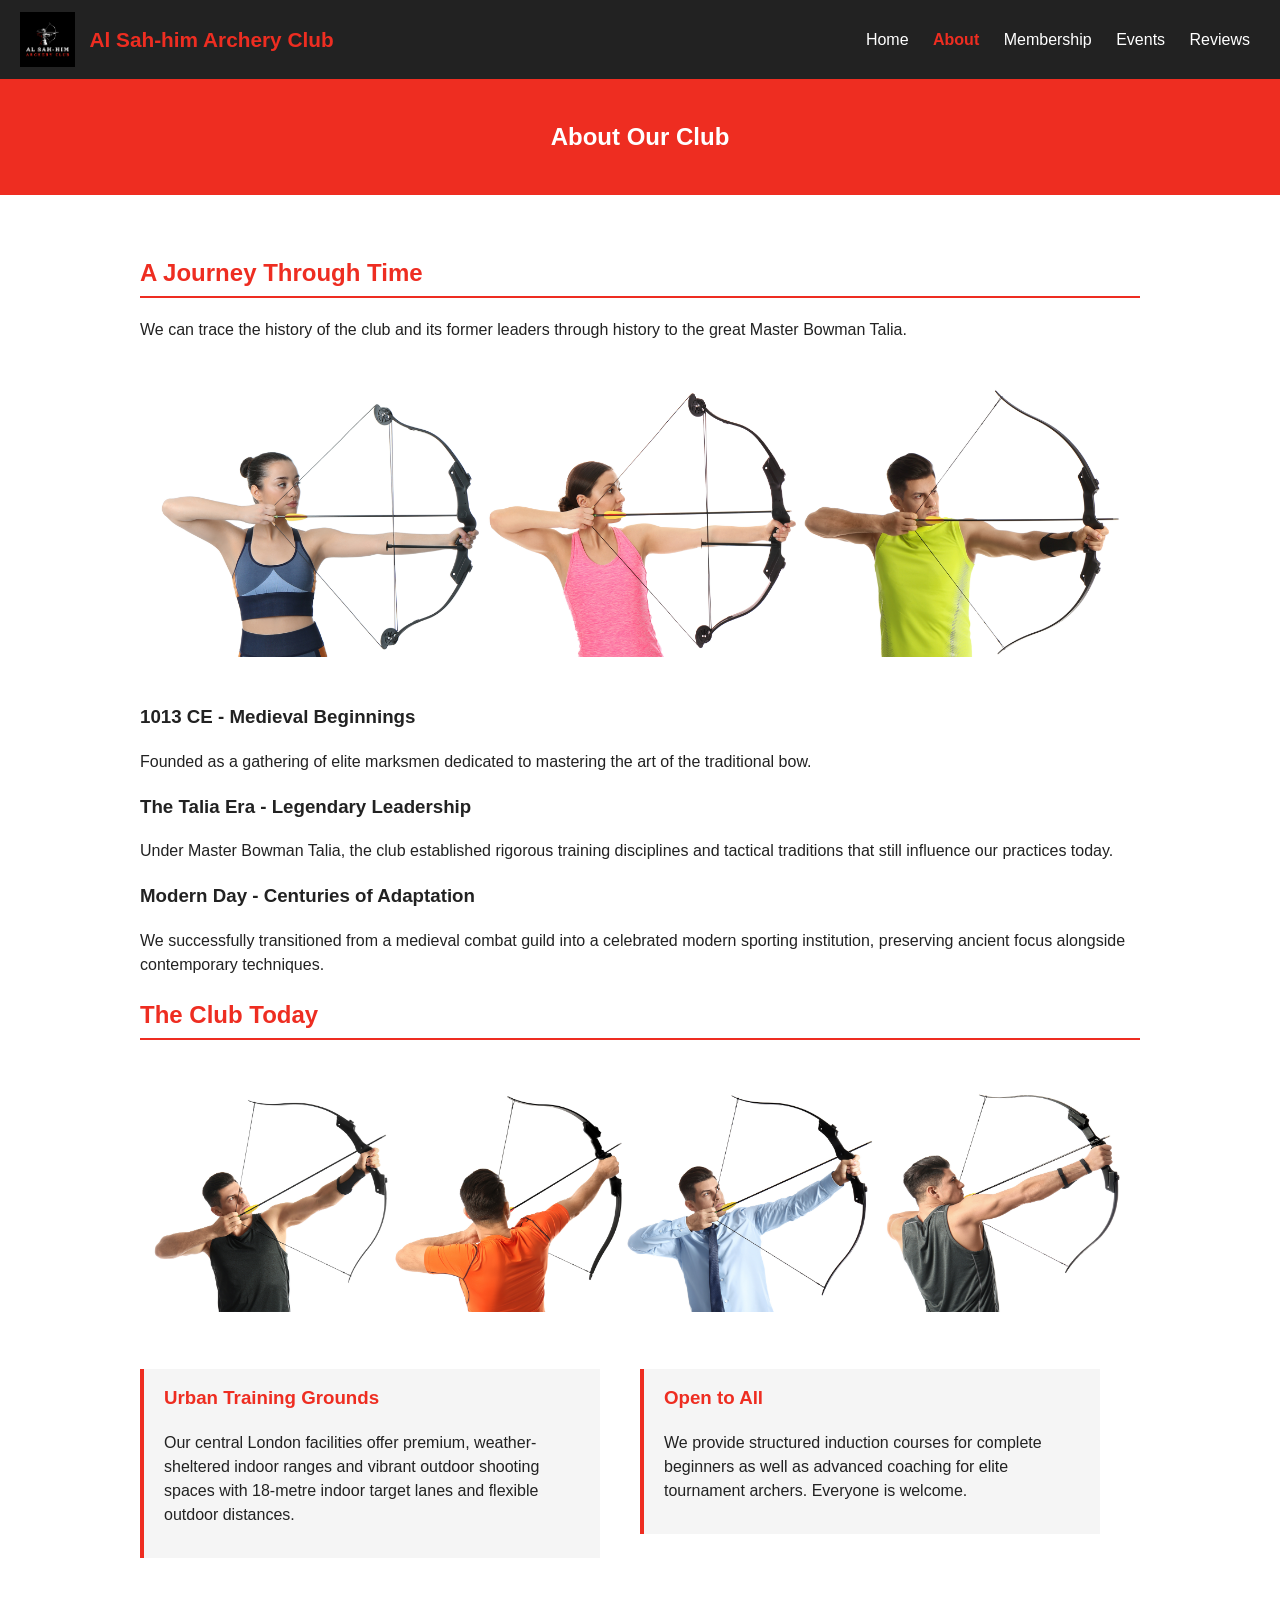
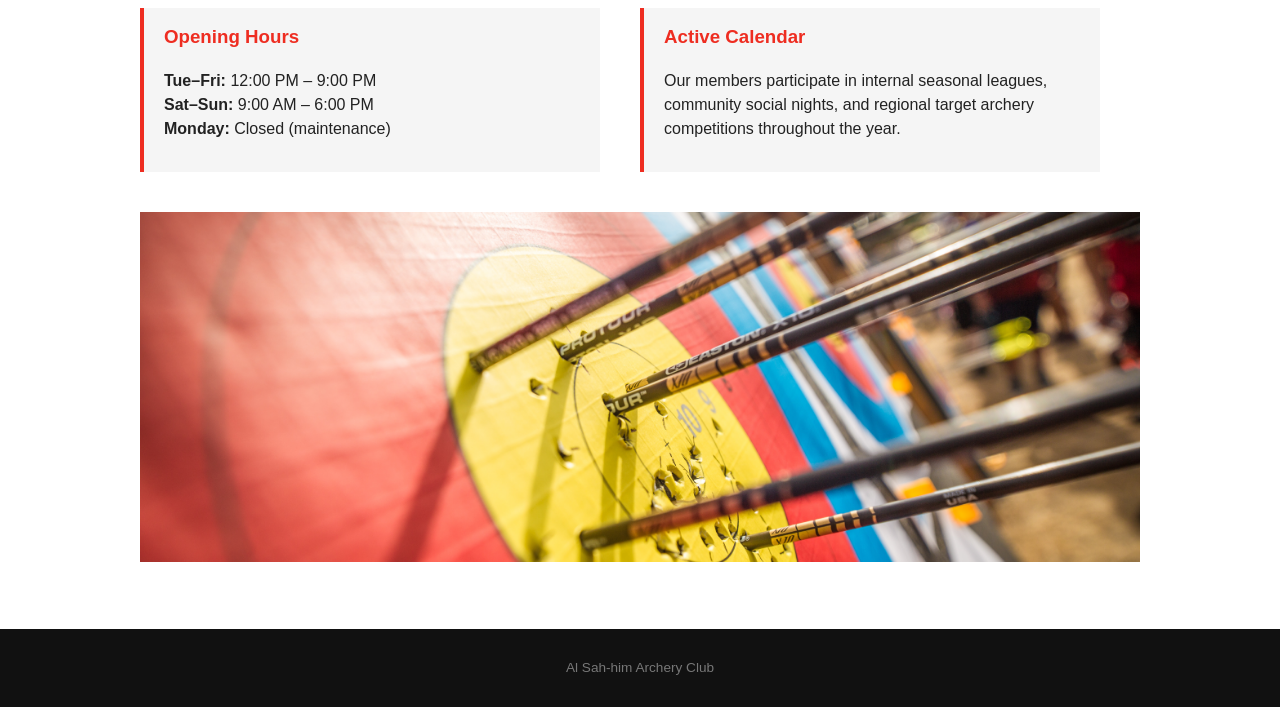
==== about.html @ 508d0f6a "about page" ====
<!DOCTYPE html>
<html lang="en">
<head>
  <meta charset="UTF-8">
  <title>About - Al Sah-him Archery Club</title>
  <link rel="stylesheet" href="css/style.css">
</head>
<body>

<header>
  <div class="header-left">
    <img src="club-logo.png" alt="Club logo">
    <span class="club-title">Al Sah-him Archery Club</span>
  </div>
  <nav>
    <a href="index.html">Home</a>
    <span class="current">About</span>
    <a href="membership.html">Membership</a>
    <a href="events.html">Events</a>
    <a href="reviews.html">Reviews</a>
  </nav>
</header>

<main>

  <section class="banner">
    <h1>About Our Club</h1>
  </section>

  <div class="content">

    <section>
      <h2 class="section-title">A Journey Through Time</h2>
      <p>We can trace the history of the club and its former leaders through history to the great Master Bowman Talia.</p>

      <img class="img-banner" src="images/AdobeStock_421220154.jpeg" alt="Traditional bow and arrows">

      <h3>1013 CE - Medieval Beginnings</h3>
      <p>Founded as a gathering of elite marksmen dedicated to mastering the art of the traditional bow.</p>
      <h3>The Talia Era - Legendary Leadership</h3>
      <p>Under Master Bowman Talia, the club established rigorous training disciplines and tactical traditions that still influence our practices today.</p>
      <h3>Modern Day - Centuries of Adaptation</h3>
      <p>We successfully transitioned from a medieval combat guild into a celebrated modern sporting institution, preserving ancient focus alongside contemporary techniques.</p>
    </section>

    <section>
      <h2 class="section-title">The Club Today</h2>

      <img class="img-banner" src="images/AdobeStock_421220161.jpeg" alt="Indoor archery range">

      <div class="info-row">
        <div class="info-box">
          <h3>Urban Training Grounds</h3>
          <p>Our central London facilities offer premium, weather-sheltered indoor ranges and vibrant outdoor shooting spaces with 18-metre indoor target lanes and flexible outdoor distances.</p>
        </div>

        <div class="info-box">
          <h3>Open to All</h3>
          <p>We provide structured induction courses for complete beginners as well as advanced coaching for elite tournament archers. Everyone is welcome.</p>
        </div>
      </div>

      <div class="info-row">
        <div class="info-box">
          <h3>Opening Hours</h3>
          <p><strong>Tue–Fri:</strong> 12:00 PM – 9:00 PM<br>
          <strong>Sat–Sun:</strong> 9:00 AM – 6:00 PM<br>
          <strong>Monday:</strong> Closed (maintenance)</p>
        </div>

        <div class="info-box">
          <h3>Active Calendar</h3>
          <p>Our members participate in internal seasonal leagues, community social nights, and regional target archery competitions throughout the year.</p>
        </div>
      </div>
    </section>

    <img class="img-banner" src="images/AdobeStock_227590828.jpeg" alt="Archer at outdoor range">

  </div>

</main>

<footer>
  <p>Al Sah-him Archery Club</p>
</footer>

</body>
</html>
---- css/style.css ----
/* Al Sah-him Archery Club */

body {
  font-family: Arial, Helvetica, sans-serif;
  margin: 0;
  color: #222;
  line-height: 1.5;
}

/* header */
header {
  background-color: #222;
  padding: 12px 20px;
  overflow: hidden;
}

.header-left {
  float: left;
}

.header-left img {
  height: 55px;
  vertical-align: middle;
}

.club-title {
  color: #ee2d21;
  font-weight: bold;
  font-size: 1.3em;
  margin-left: 10px;
  vertical-align: middle;
}

nav {
  float: right;
  padding-top: 16px;
}

nav a {
  color: #fff;
  text-decoration: none;
  margin: 0 10px;
}

nav a:hover {
  color: #ee2d21;
}

nav .current {
  color: #ee2d21;
  font-weight: bold;
  margin: 0 10px;
}

/* red banner */
.banner {
  background-color: #ee2d21;
  color: #fff;
  text-align: center;
  padding: 40px 20px;
}

.banner h1 {
  margin: 0;
}

/* main content */
.content {
  max-width: 1000px;
  margin: 0 auto;
  padding: 40px 20px;
}

.content a {
  color: #ee2d21;
}

.section-title {
  color: #ee2d21;
  border-bottom: 2px solid #ee2d21;
  padding-bottom: 5px;
}

.intro {
  text-align: center;
}

.intro p {
  max-width: 650px;
  margin: 0 auto 10px;
}

.features {
  overflow: hidden;
  margin-top: 30px;
}

.feature {
  float: left;
  width: 33.33%;
  padding: 0 15px;
  box-sizing: border-box;
  text-align: center;
}

.feature h3 {
  color: #ee2d21;
}

.btn {
  display: inline-block;
  background-color: #fff;
  color: #ee2d21;
  padding: 10px 25px;
  margin-top: 15px;
  text-decoration: none;
  font-weight: bold;
}

/* cards on home page */
.cards {
  overflow: hidden;
  margin-top: 30px;
}

.card {
  float: left;
  width: 30%;
  margin-right: 3.33%;
  background-color: #f5f5f5;
  border: 1px solid #ddd;
  margin-bottom: 20px;
}

.card:last-child {
  margin-right: 0;
}

.card img {
  width: 100%;
  height: 180px;
  object-fit: cover;
}

.card-text {
  padding: 15px 20px;
}

.card-text h3 {
  color: #ee2d21;
  margin-top: 0;
}

/* contact bar */
.contact-bar {
  background-color: #ee2d21;
  color: #fff;
  padding: 30px 0;
  margin-top: 40px;
}

.contact-inner {
  max-width: 1000px;
  margin: 0 auto;
  overflow: hidden;
  padding: 0 20px;
}

.contact-col {
  float: left;
  width: 33.33%;
  box-sizing: border-box;
  padding: 0 10px;
}

.contact-col h3 {
  margin-top: 0;
}

.contact-col a {
  color: #fff;
}

footer {
  background-color: #111;
  color: #777;
  text-align: center;
  padding: 15px;
  font-size: 0.85em;
}

.img-banner {
  width: 100%;
  max-height: 350px;
  object-fit: cover;
  margin: 20px 0;
}

/* about page */
.info-row {
  overflow: hidden;
  margin-top: 30px;
}

.info-box {
  float: left;
  width: 46%;
  margin-right: 4%;
  background-color: #f5f5f5;
  padding: 15px 20px;
  border-left: 4px solid #ee2d21;
  box-sizing: border-box;
  margin-bottom: 20px;
}

.info-box:nth-child(2n) {
  margin-right: 0;
}

.info-box h3 {
  color: #ee2d21;
  margin-top: 0;
}
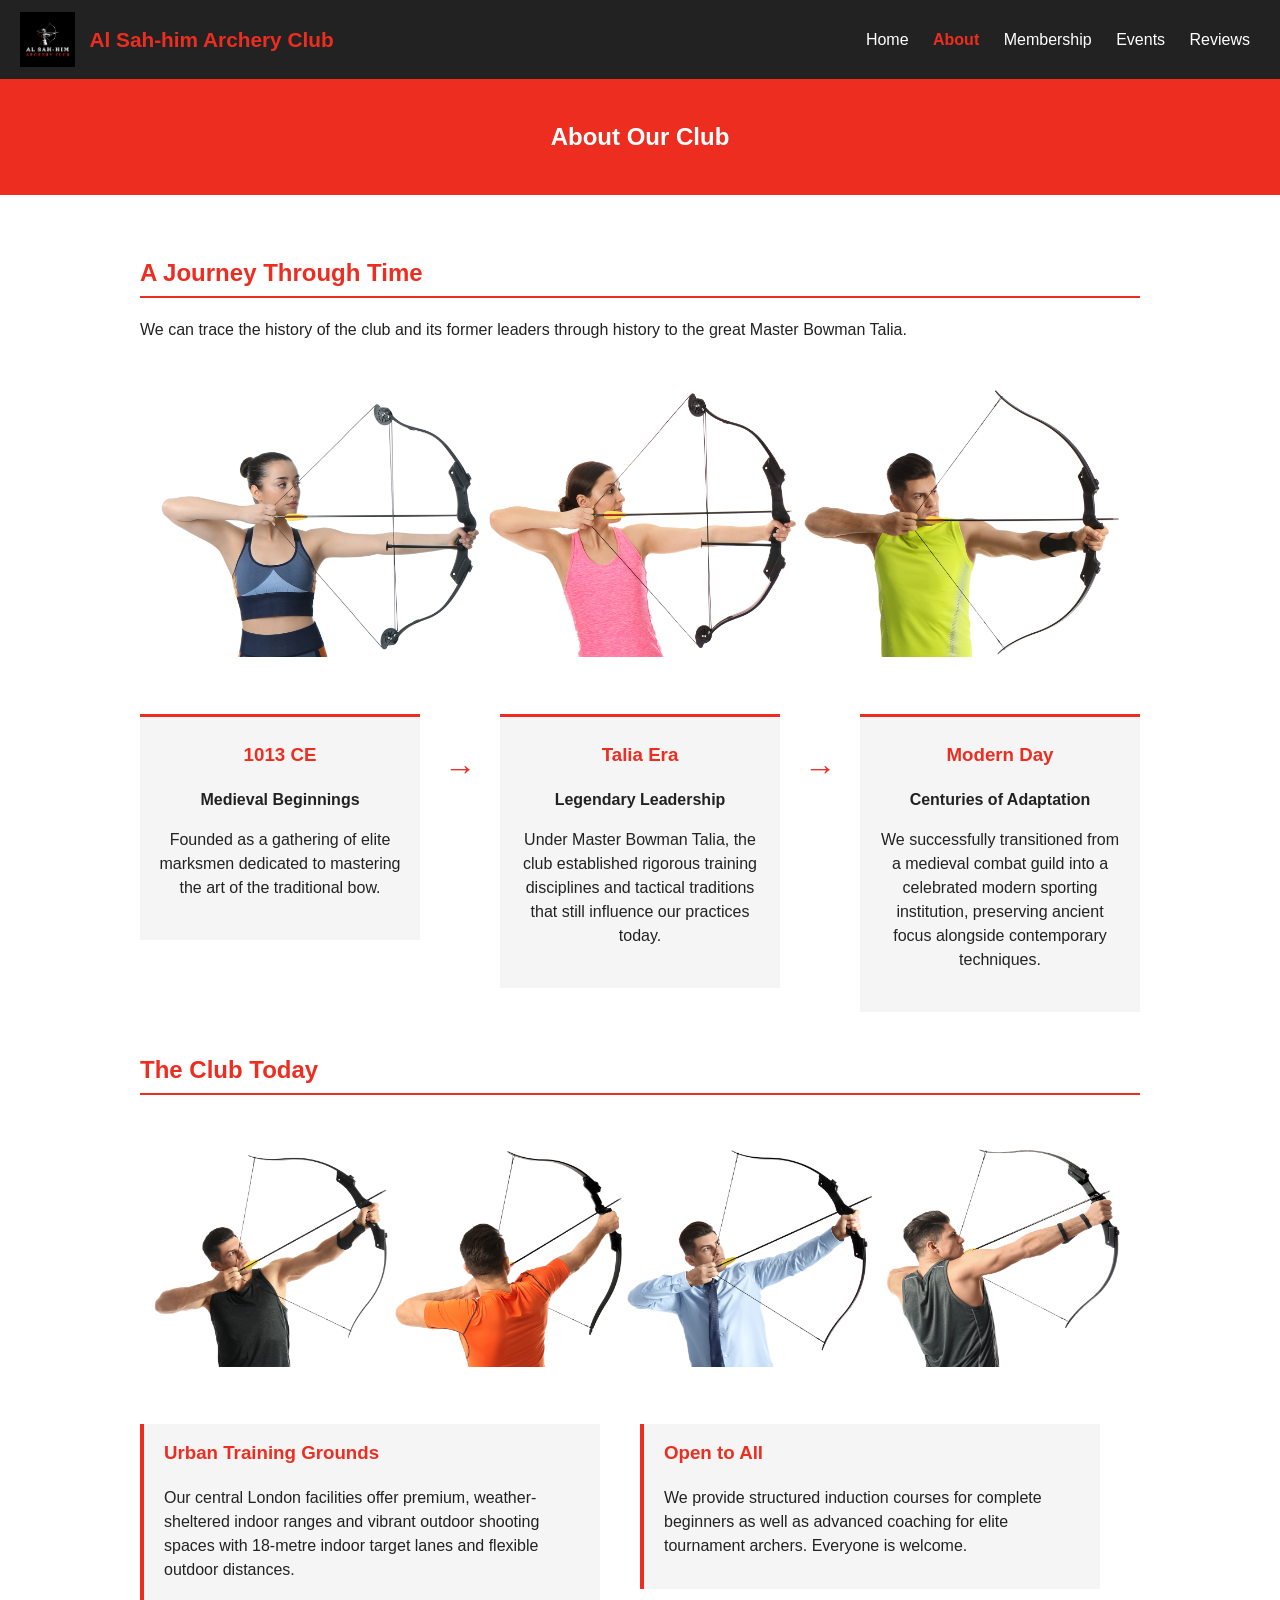
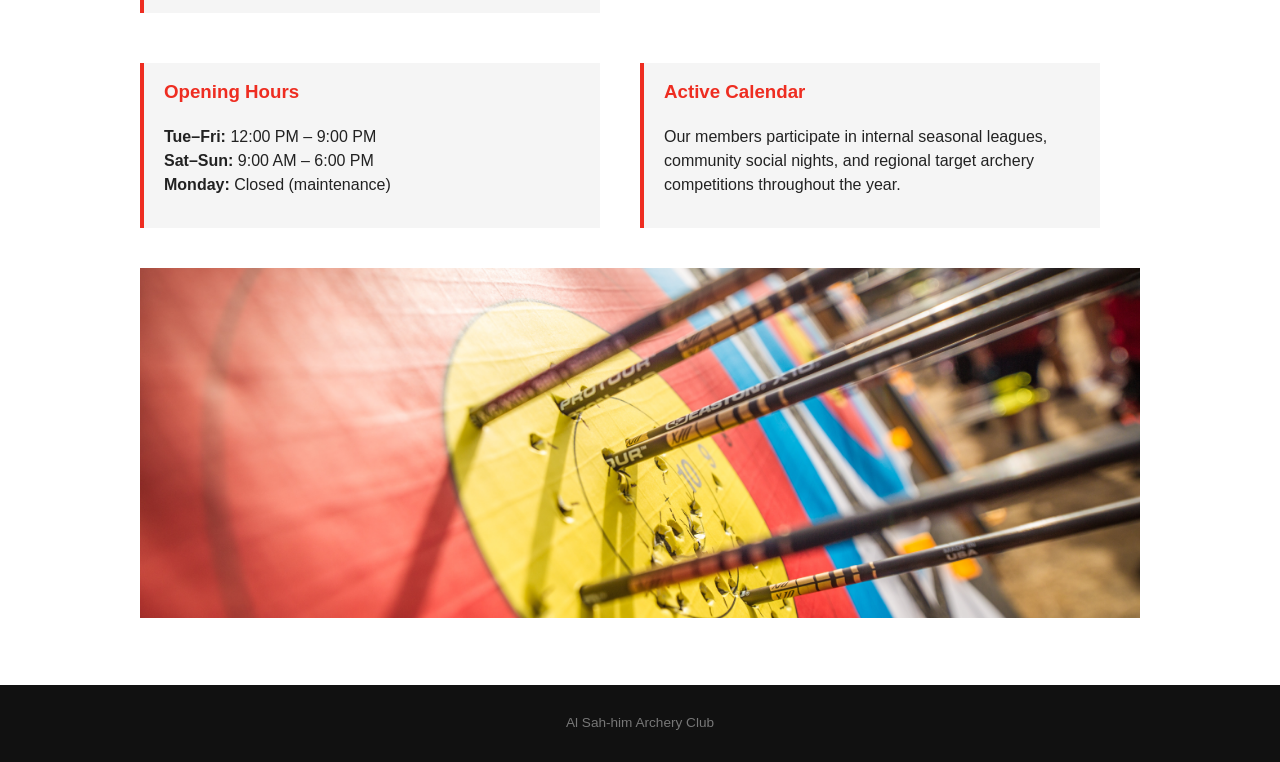
==== commit 280a5854: "history as 3 boxes with arrows" ====
--- a/about.html
+++ b/about.html
@@ -35,12 +35,29 @@
 
       <img class="img-banner" src="images/AdobeStock_421220154.jpeg" alt="Traditional bow and arrows">
 
-      <h3>1013 CE - Medieval Beginnings</h3>
-      <p>Founded as a gathering of elite marksmen dedicated to mastering the art of the traditional bow.</p>
-      <h3>The Talia Era - Legendary Leadership</h3>
-      <p>Under Master Bowman Talia, the club established rigorous training disciplines and tactical traditions that still influence our practices today.</p>
-      <h3>Modern Day - Centuries of Adaptation</h3>
-      <p>We successfully transitioned from a medieval combat guild into a celebrated modern sporting institution, preserving ancient focus alongside contemporary techniques.</p>
+      <div class="timeline-blocks">
+        <article class="timeline-block">
+          <h3>1013 CE</h3>
+          <p><strong>Medieval Beginnings</strong></p>
+          <p>Founded as a gathering of elite marksmen dedicated to mastering the art of the traditional bow.</p>
+        </article>
+
+        <div class="timeline-arrow">&rarr;</div>
+
+        <article class="timeline-block">
+          <h3>Talia Era</h3>
+          <p><strong>Legendary Leadership</strong></p>
+          <p>Under Master Bowman Talia, the club established rigorous training disciplines and tactical traditions that still influence our practices today.</p>
+        </article>
+
+        <div class="timeline-arrow">&rarr;</div>
+
+        <article class="timeline-block">
+          <h3>Modern Day</h3>
+          <p><strong>Centuries of Adaptation</strong></p>
+          <p>We successfully transitioned from a medieval combat guild into a celebrated modern sporting institution, preserving ancient focus alongside contemporary techniques.</p>
+        </article>
+      </div>
     </section>
 
     <section>
--- a/css/style.css
+++ b/css/style.css
@@ -221,3 +221,34 @@
   color: #ee2d21;
   margin-top: 0;
 }
+
+/* history boxes */
+.timeline-blocks {
+  overflow: hidden;
+  text-align: center;
+  margin-top: 30px;
+}
+
+.timeline-block {
+  float: left;
+  width: 28%;
+  background-color: #f5f5f5;
+  padding: 24px 16px;
+  border-top: 3px solid #ee2d21;
+  box-sizing: border-box;
+  margin-bottom: 20px;
+}
+
+.timeline-block h3 {
+  color: #ee2d21;
+  margin-top: 0;
+}
+
+.timeline-arrow {
+  float: left;
+  width: 8%;
+  font-size: 2em;
+  color: #ee2d21;
+  font-weight: bold;
+  padding-top: 30px;
+}
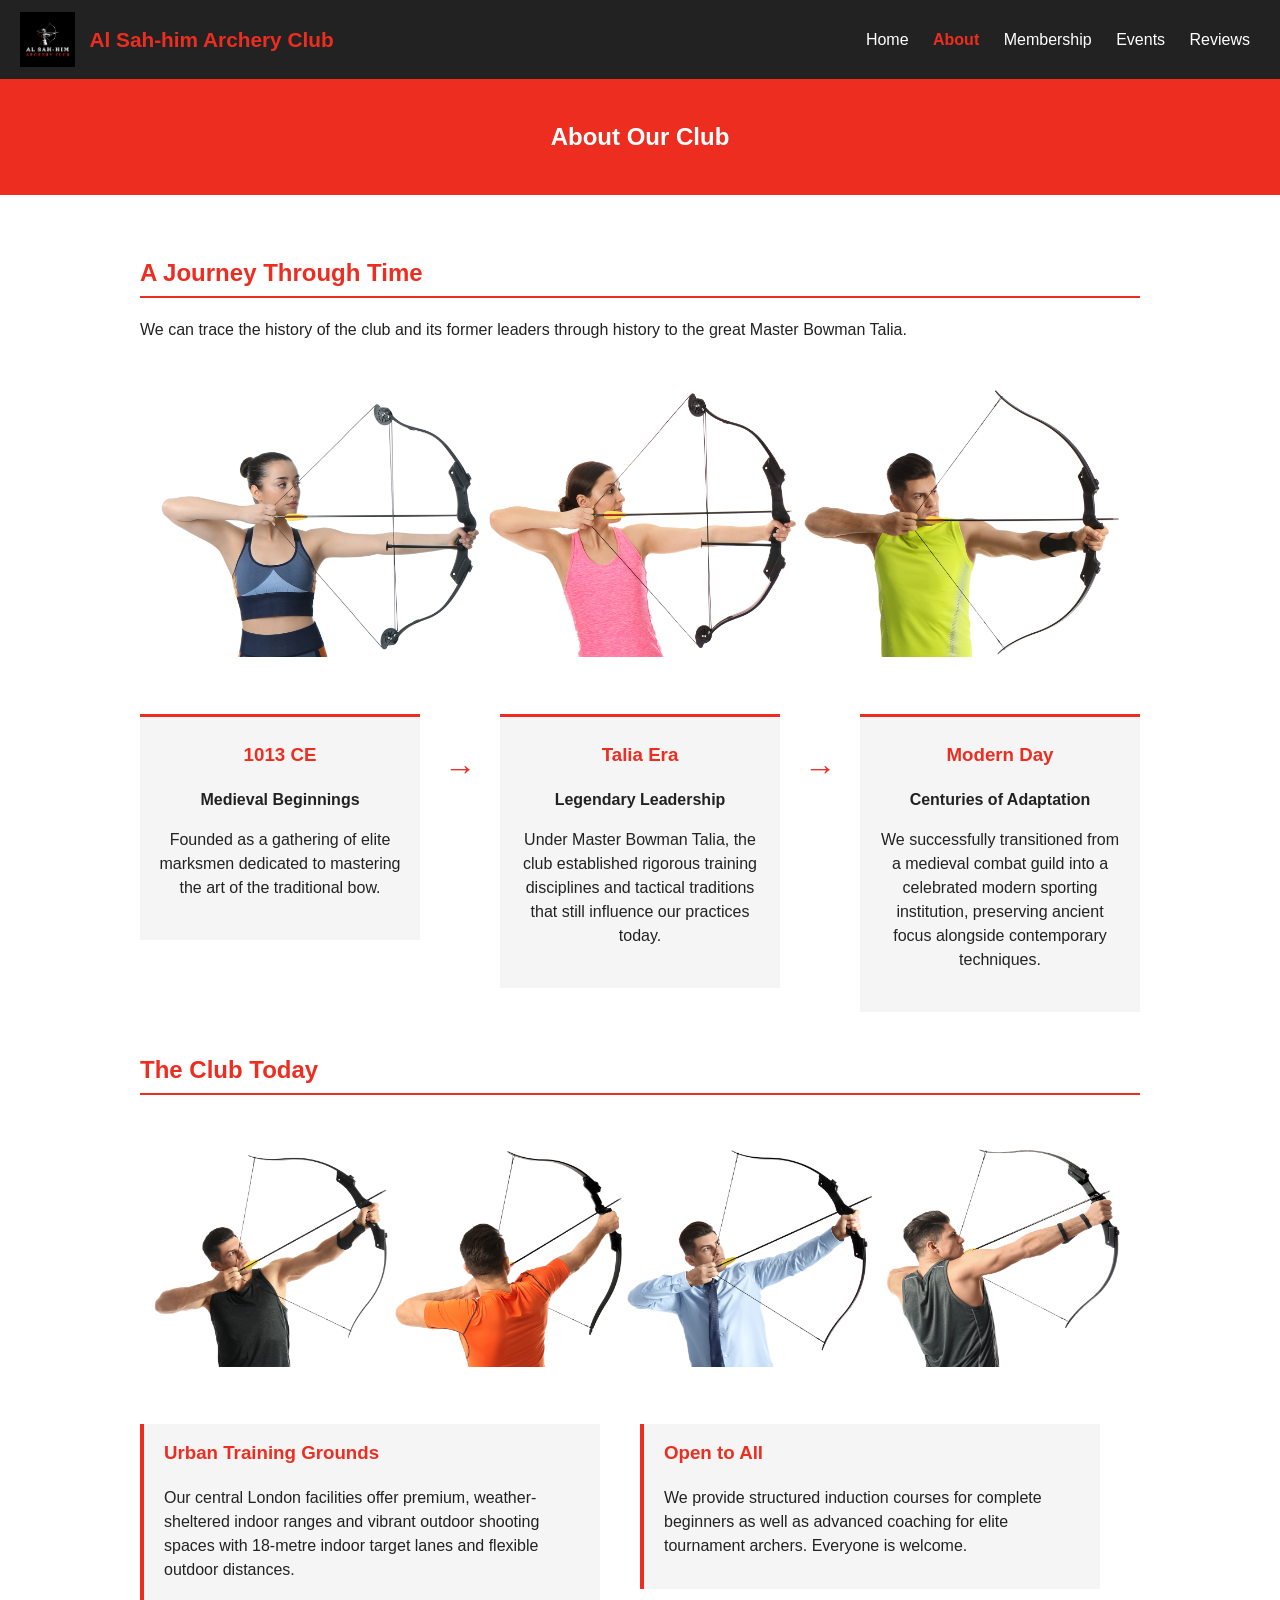
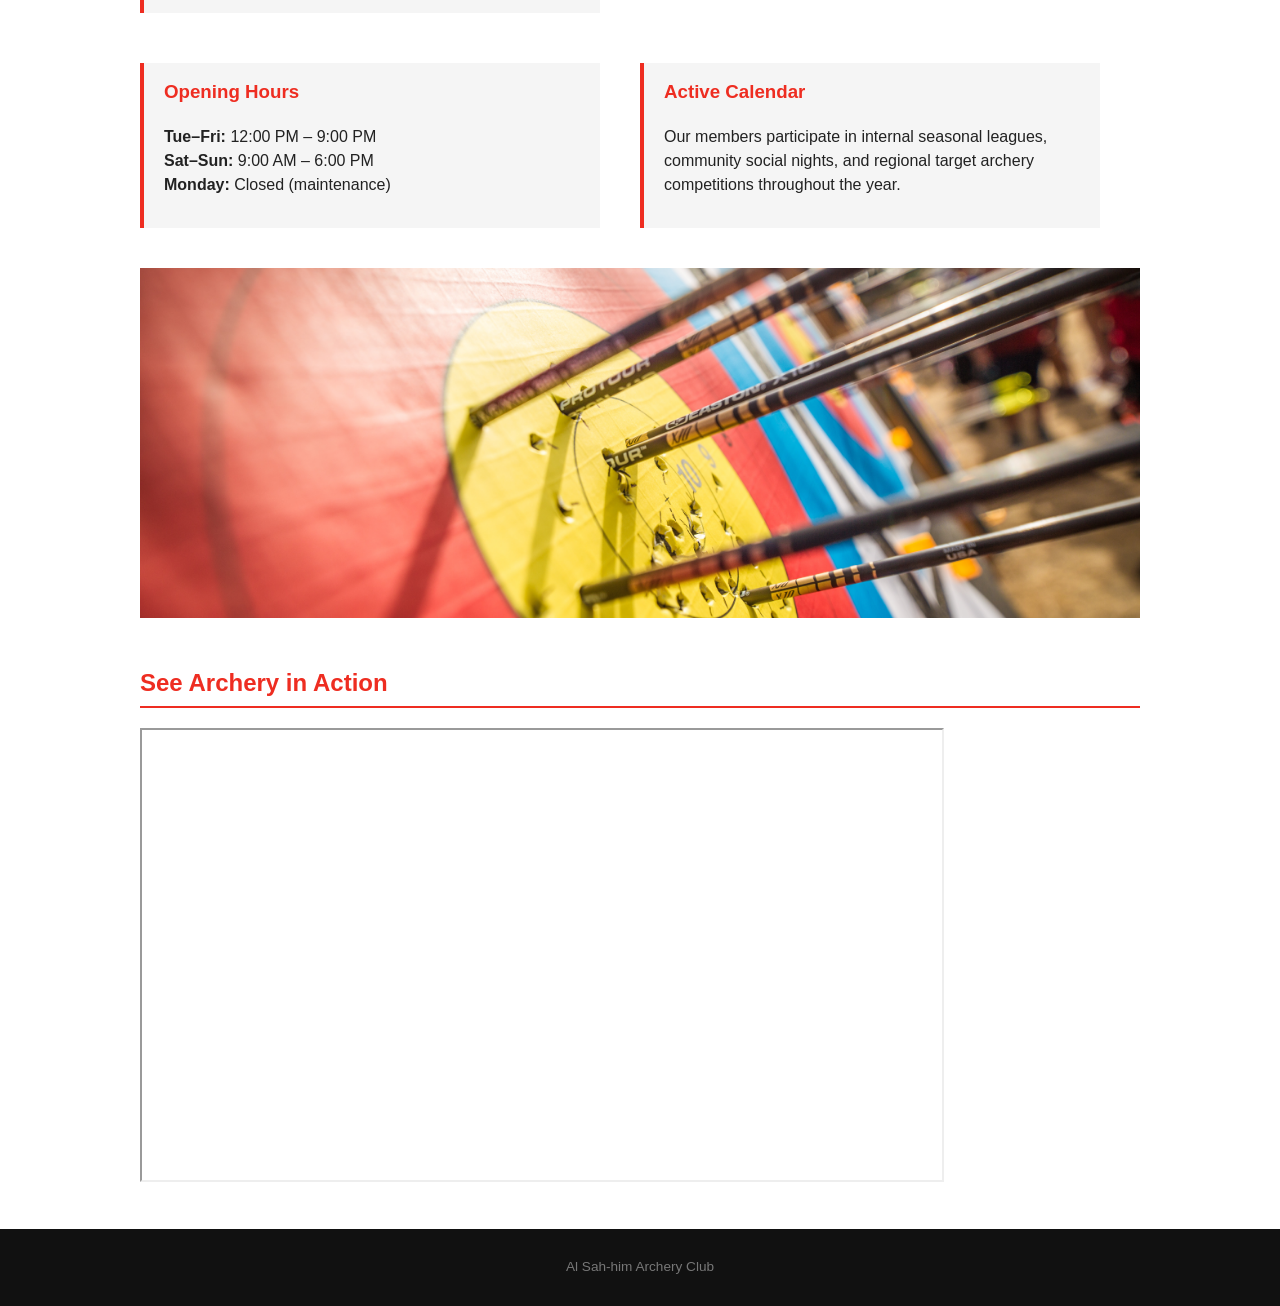
==== commit 20e0efd7: "youtube video on about page, fixed typo in dates" ====
--- a/about.html
+++ b/about.html
@@ -94,6 +94,11 @@
 
     <img class="img-banner" src="images/AdobeStock_227590828.jpeg" alt="Archer at outdoor range">
 
+    <section>
+      <h2 class="section-title">See Archery in Action</h2>
+      <iframe width="800" height="450" src="https://www.youtube.com/embed/rzj4FFi7wt8" title="Archery demonstration video" allowfullscreen></iframe>
+    </section>
+
   </div>
 
 </main>
--- a/css/style.css
+++ b/css/style.css
@@ -252,3 +252,107 @@
   font-weight: bold;
   padding-top: 30px;
 }
+
+/* membership page */
+table {
+  width: 100%;
+  border-collapse: collapse;
+  margin: 20px 0;
+}
+
+th {
+  background-color: #ee2d21;
+  color: #fff;
+  padding: 12px;
+  text-align: left;
+}
+
+td {
+  padding: 10px 12px;
+  border-bottom: 1px solid #ddd;
+}
+
+.courses {
+  overflow: hidden;
+  margin-top: 30px;
+}
+
+.course-box {
+  float: left;
+  width: 30%;
+  margin-right: 3.33%;
+  background-color: #f5f5f5;
+  padding: 15px 20px;
+  border-top: 3px solid #ee2d21;
+  box-sizing: border-box;
+  margin-bottom: 20px;
+}
+
+.course-box:last-child {
+  margin-right: 0;
+}
+
+.course-box h3 {
+  color: #ee2d21;
+  margin-top: 0;
+}
+
+aside {
+  background-color: #f9f9f9;
+  border-left: 4px solid #ee2d21;
+}
+
+aside h3 {
+  color: #ee2d21;
+  margin-top: 0;
+}
+
+/* events page */
+.event-month {
+  margin-bottom: 35px;
+}
+
+.event-month h3 {
+  color: #ee2d21;
+}
+
+.event-item {
+  border-bottom: 1px solid #ddd;
+  padding: 12px 0;
+  overflow: hidden;
+}
+
+.event-date {
+  float: left;
+  width: 70px;
+  font-weight: bold;
+  color: #ee2d21;
+}
+
+.event-details {
+  float: left;
+  width: calc(100% - 80px);
+}
+
+.event-details h4 {
+  margin: 0 0 5px;
+}
+
+.audience-label {
+  color: #ee2d21;
+  font-size: 0.85em;
+  font-weight: bold;
+  text-transform: uppercase;
+}
+
+/* reviews page */
+.review {
+  background-color: #f5f5f5;
+  padding: 25px;
+  margin-bottom: 15px;
+  border: 1px solid #ddd;
+}
+
+.review .name {
+  font-weight: bold;
+}
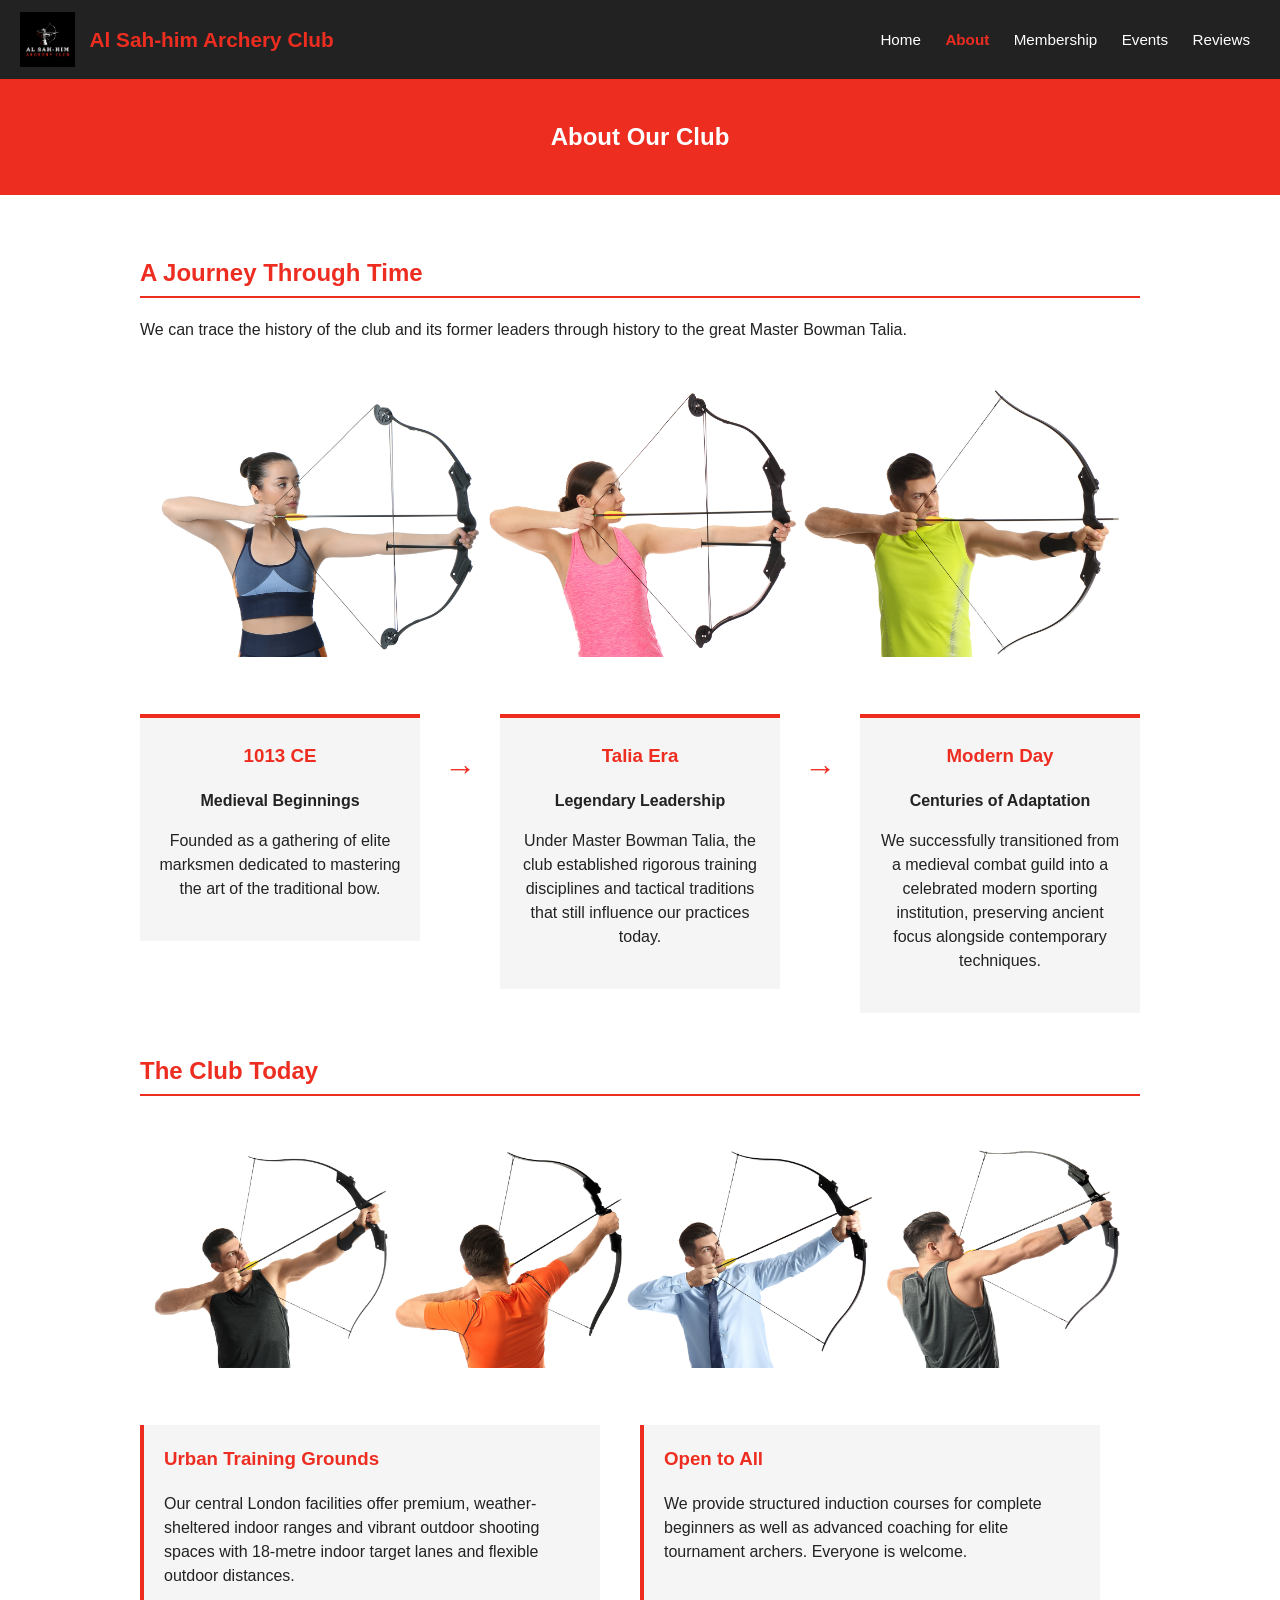
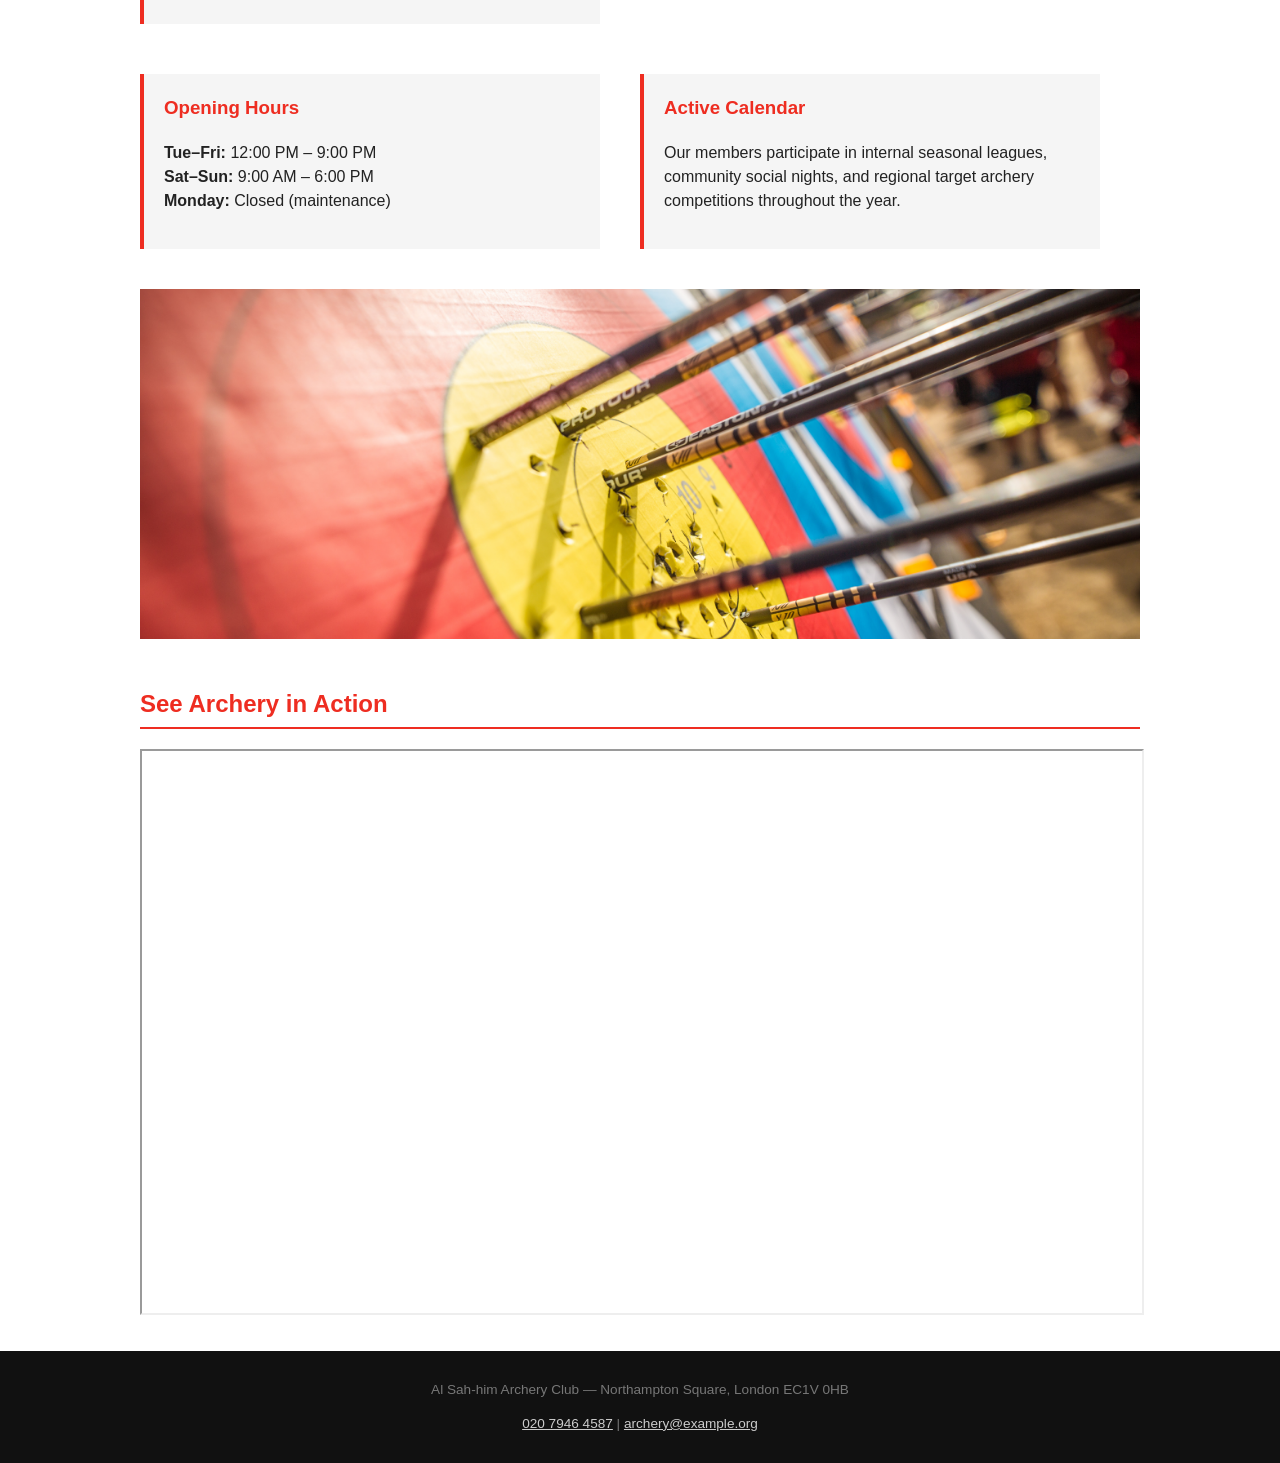
==== commit 1f7a2241: "final fixes before the video" ====
--- a/about.html
+++ b/about.html
@@ -2,35 +2,40 @@
 <html lang="en">
 <head>
   <meta charset="UTF-8">
+  <meta name="viewport" content="width=device-width, initial-scale=1.0">
   <title>About - Al Sah-him Archery Club</title>
   <link rel="stylesheet" href="css/style.css">
 </head>
 <body>
 
-<header>
+<a href="#main-content" class="skip-link">Skip to main content</a>
+
+<header role="banner">
   <div class="header-left">
     <img src="club-logo.png" alt="Club logo">
     <span class="club-title">Al Sah-him Archery Club</span>
   </div>
-  <nav>
-    <a href="index.html">Home</a>
-    <span class="current">About</span>
-    <a href="membership.html">Membership</a>
-    <a href="events.html">Events</a>
-    <a href="reviews.html">Reviews</a>
+  <nav aria-label="Main navigation">
+    <ul>
+      <li><a href="index.html">Home</a></li>
+      <li><span class="current">About</span></li>
+      <li><a href="membership.html">Membership</a></li>
+      <li><a href="events.html">Events</a></li>
+      <li><a href="reviews.html">Reviews</a></li>
+    </ul>
   </nav>
 </header>
 
-<main>
+<main id="main-content">
 
-  <section class="banner">
-    <h1>About Our Club</h1>
+  <section class="banner" aria-labelledby="banner-heading">
+    <h1 id="banner-heading">About Our Club</h1>
   </section>
 
   <div class="content">
 
-    <section>
-      <h2 class="section-title">A Journey Through Time</h2>
+    <section aria-labelledby="history-heading">
+      <h2 id="history-heading" class="section-title">A Journey Through Time</h2>
       <p>We can trace the history of the club and its former leaders through history to the great Master Bowman Talia.</p>
 
       <img class="img-banner" src="images/AdobeStock_421220154.jpeg" alt="Traditional bow and arrows">
@@ -42,7 +47,7 @@
           <p>Founded as a gathering of elite marksmen dedicated to mastering the art of the traditional bow.</p>
         </article>
 
-        <div class="timeline-arrow">&rarr;</div>
+        <div class="timeline-arrow" aria-hidden="true">&rarr;</div>
 
         <article class="timeline-block">
           <h3>Talia Era</h3>
@@ -50,7 +55,7 @@
           <p>Under Master Bowman Talia, the club established rigorous training disciplines and tactical traditions that still influence our practices today.</p>
         </article>
 
-        <div class="timeline-arrow">&rarr;</div>
+        <div class="timeline-arrow" aria-hidden="true">&rarr;</div>
 
         <article class="timeline-block">
           <h3>Modern Day</h3>
@@ -60,8 +65,8 @@
       </div>
     </section>
 
-    <section>
-      <h2 class="section-title">The Club Today</h2>
+    <section aria-labelledby="today-heading">
+      <h2 id="today-heading" class="section-title">The Club Today</h2>
 
       <img class="img-banner" src="images/AdobeStock_421220161.jpeg" alt="Indoor archery range">
 
@@ -94,17 +99,20 @@
 
     <img class="img-banner" src="images/AdobeStock_227590828.jpeg" alt="Archer at outdoor range">
 
-    <section>
-      <h2 class="section-title">See Archery in Action</h2>
-      <iframe width="800" height="450" src="https://www.youtube.com/embed/rzj4FFi7wt8" title="Archery demonstration video" allowfullscreen></iframe>
+    <section aria-labelledby="video-heading">
+      <h2 id="video-heading" class="section-title">See Archery in Action</h2>
+      <div class="video-container">
+        <iframe src="https://www.youtube.com/embed/rzj4FFi7wt8" title="Archery demonstration video" allowfullscreen></iframe>
+      </div>
     </section>
 
   </div>
 
 </main>
 
-<footer>
-  <p>Al Sah-him Archery Club</p>
+<footer role="contentinfo">
+  <p>Al Sah-him Archery Club &mdash; Northampton Square, London EC1V 0HB</p>
+  <p><a href="tel:02079464587">020 7946 4587</a> | <a href="mailto:archery@example.org">archery@example.org</a></p>
 </footer>
 
 </body>
--- a/css/style.css
+++ b/css/style.css
@@ -7,6 +7,26 @@
   line-height: 1.5;
 }
 
+h3 {
+  color: #ee2d21;
+  margin-top: 0;
+}
+
+/* skip link */
+.skip-link {
+  position: absolute;
+  top: -40px;
+  left: 8px;
+  background: #ee2d21;
+  color: #fff;
+  padding: 8px 16px;
+  font-weight: bold;
+}
+
+.skip-link:focus {
+  top: 8px;
+}
+
 /* header */
 header {
   background-color: #222;
@@ -36,32 +56,62 @@
   padding-top: 16px;
 }
 
-nav a {
+nav ul {
+  list-style: none;
+  margin: 0;
+  padding: 0;
+}
+
+nav li {
+  display: inline;
+}
+
+nav a, nav .current {
   color: #fff;
   text-decoration: none;
   margin: 0 10px;
-}
-
-nav a:hover {
+  font-size: 0.95em;
+}
+
+nav a:hover, nav .current {
   color: #ee2d21;
 }
 
 nav .current {
-  color: #ee2d21;
-  font-weight: bold;
-  margin: 0 10px;
-}
-
-/* red banner */
+  font-weight: bold;
+}
+
+/* banners */
+.banner, .hero {
+  color: #fff;
+  text-align: center;
+  padding: 40px 20px;
+}
+
 .banner {
   background-color: #ee2d21;
-  color: #fff;
-  text-align: center;
-  padding: 40px 20px;
 }
 
 .banner h1 {
   margin: 0;
+}
+
+.hero {
+  background-color: #111;
+  padding: 60px 20px;
+}
+
+.hero p {
+  color: #ee2d21;
+  font-size: 1.1em;
+}
+
+.btn {
+  background-color: #ee2d21;
+  color: #fff;
+  padding: 10px 30px;
+  text-decoration: none;
+  font-weight: bold;
 }
 
 /* main content */
@@ -71,14 +121,11 @@
   padding: 40px 20px;
 }
 
-.content a {
-  color: #ee2d21;
-}
-
 .section-title {
   color: #ee2d21;
   border-bottom: 2px solid #ee2d21;
   padding-bottom: 5px;
+  margin-bottom: 20px;
 }
 
 .intro {
@@ -90,50 +137,30 @@
   margin: 0 auto 10px;
 }
 
-.features {
+/* floated rows - cards, features, boxes etc */
+.cards, .features, .courses, .info-row, .timeline-blocks {
   overflow: hidden;
   margin-top: 30px;
 }
 
-.feature {
-  float: left;
-  width: 33.33%;
-  padding: 0 15px;
+.card, .course-box, .timeline-block, .info-box {
+  float: left;
+  background-color: #f5f5f5;
   box-sizing: border-box;
-  text-align: center;
-}
-
-.feature h3 {
-  color: #ee2d21;
-}
-
-.btn {
-  display: inline-block;
-  background-color: #fff;
-  color: #ee2d21;
-  padding: 10px 25px;
-  margin-top: 15px;
-  text-decoration: none;
-  font-weight: bold;
-}
-
-/* cards on home page */
-.cards {
-  overflow: hidden;
-  margin-top: 30px;
-}
-
-.card {
-  float: left;
+  margin-bottom: 20px;
+}
+
+.card, .course-box {
   width: 30%;
   margin-right: 3.33%;
-  background-color: #f5f5f5;
+}
+
+.card:last-child, .course-box:last-child, .info-box:nth-child(2n) {
+  margin-right: 0;
+}
+
+.card {
   border: 1px solid #ddd;
-  margin-bottom: 20px;
-}
-
-.card:last-child {
-  margin-right: 0;
 }
 
 .card img {
@@ -143,12 +170,151 @@
 }
 
 .card-text {
-  padding: 15px 20px;
-}
-
-.card-text h3 {
-  color: #ee2d21;
-  margin-top: 0;
+  padding: 15px;
+}
+
+.card-text a {
+  color: #ee2d21;
+  text-decoration: none;
+  font-weight: bold;
+}
+
+.feature {
+  float: left;
+  width: 33.33%;
+  padding: 0 15px;
+  box-sizing: border-box;
+  text-align: center;
+}
+
+.course-box {
+  padding: 20px;
+  border-top: 3px solid #ee2d21;
+}
+
+.info-box {
+  width: 46%;
+  margin-right: 4%;
+  padding: 20px;
+  border-left: 4px solid #ee2d21;
+}
+
+/* about page timeline */
+.timeline-blocks {
+  text-align: center;
+}
+
+.timeline-block {
+  width: 28%;
+  padding: 24px 16px;
+  border-top: 4px solid #ee2d21;
+}
+
+.timeline-arrow {
+  float: left;
+  width: 8%;
+  font-size: 2em;
+  color: #ee2d21;
+  font-weight: bold;
+  padding-top: 30px;
+}
+
+aside {
+  background-color: #f9f9f9;
+  border-left: 4px solid #ee2d21;
+}
+
+/* table */
+.table-wrapper {
+  overflow-x: auto;
+}
+
+table {
+  width: 100%;
+  border-collapse: collapse;
+  margin: 20px 0;
+}
+
+caption {
+  caption-side: top;
+  text-align: left;
+  font-weight: bold;
+  margin-bottom: 8px;
+  color: #ee2d21;
+}
+
+th {
+  background-color: #ee2d21;
+  color: #fff;
+  padding: 12px;
+  text-align: left;
+}
+
+td {
+  padding: 10px 12px;
+  border-bottom: 1px solid #ddd;
+}
+
+/* events */
+.event-month {
+  margin-bottom: 35px;
+}
+
+.event-item {
+  border-bottom: 1px solid #ddd;
+  padding: 12px 0;
+  overflow: hidden;
+}
+
+.event-date-box {
+  float: left;
+  background-color: #ee2d21;
+  color: #fff;
+  width: 65px;
+  height: 65px;
+  text-align: center;
+  font-weight: bold;
+  margin-right: 15px;
+  line-height: 1.2;
+  padding-top: 10px;
+  box-sizing: border-box;
+}
+
+.event-date-box .day {
+  font-size: 1.4em;
+  display: block;
+}
+
+.event-date-box .month {
+  font-size: 0.8em;
+}
+
+.event-details {
+  float: left;
+  width: calc(100% - 80px);
+}
+
+.event-details h4 {
+  margin: 0 0 5px;
+}
+
+.audience-label {
+  color: #ee2d21;
+  font-size: 0.85em;
+  font-weight: bold;
+  text-transform: uppercase;
+}
+
+/* reviews */
+.review {
+  background-color: #f5f5f5;
+  padding: 25px;
+  margin-bottom: 15px;
+  border: 1px solid #ddd;
+}
+
+.review .name {
+  font-weight: bold;
 }
 
 /* contact bar */
@@ -173,11 +339,7 @@
   padding: 0 10px;
 }
 
-.contact-col h3 {
-  margin-top: 0;
-}
-
-.contact-col a {
+.contact-col h3, .contact-col a {
   color: #fff;
 }
 
@@ -189,6 +351,11 @@
   font-size: 0.85em;
 }
 
+footer a {
+  color: #ccc;
+}
+
+/* images and video */
 .img-banner {
   width: 100%;
   max-height: 350px;
@@ -196,163 +363,69 @@
   margin: 20px 0;
 }
 
-/* about page */
-.info-row {
-  overflow: hidden;
-  margin-top: 30px;
-}
-
-.info-box {
-  float: left;
-  width: 46%;
-  margin-right: 4%;
-  background-color: #f5f5f5;
-  padding: 15px 20px;
-  border-left: 4px solid #ee2d21;
-  box-sizing: border-box;
-  margin-bottom: 20px;
-}
-
-.info-box:nth-child(2n) {
-  margin-right: 0;
-}
-
-.info-box h3 {
-  color: #ee2d21;
-  margin-top: 0;
-}
-
-/* history boxes */
-.timeline-blocks {
-  overflow: hidden;
-  text-align: center;
-  margin-top: 30px;
-}
-
-.timeline-block {
-  float: left;
-  width: 28%;
-  background-color: #f5f5f5;
-  padding: 24px 16px;
-  border-top: 3px solid #ee2d21;
-  box-sizing: border-box;
-  margin-bottom: 20px;
-}
-
-.timeline-block h3 {
-  color: #ee2d21;
-  margin-top: 0;
-}
-
-.timeline-arrow {
-  float: left;
-  width: 8%;
-  font-size: 2em;
-  color: #ee2d21;
-  font-weight: bold;
-  padding-top: 30px;
-}
-
-/* membership page */
-table {
+.video-container {
+  position: relative;
+  padding-bottom: 56.25%;
+  height: 0;
+  margin-top: 15px;
+}
+
+.video-container iframe {
+  position: absolute;
+  top: 0;
+  left: 0;
   width: 100%;
-  border-collapse: collapse;
-  margin: 20px 0;
-}
-
-th {
-  background-color: #ee2d21;
-  color: #fff;
-  padding: 12px;
-  text-align: left;
-}
-
-td {
-  padding: 10px 12px;
-  border-bottom: 1px solid #ddd;
-}
-
-.courses {
-  overflow: hidden;
-  margin-top: 30px;
-}
-
-.course-box {
-  float: left;
-  width: 30%;
-  margin-right: 3.33%;
-  background-color: #f5f5f5;
-  padding: 15px 20px;
-  border-top: 3px solid #ee2d21;
-  box-sizing: border-box;
-  margin-bottom: 20px;
-}
-
-.course-box:last-child {
-  margin-right: 0;
-}
-
-.course-box h3 {
-  color: #ee2d21;
-  margin-top: 0;
-}
-
-aside {
-  background-color: #f9f9f9;
-  border-left: 4px solid #ee2d21;
-}
-
-aside h3 {
-  color: #ee2d21;
-  margin-top: 0;
-}
-
-/* events page */
-.event-month {
-  margin-bottom: 35px;
-}
-
-.event-month h3 {
-  color: #ee2d21;
-}
-
-.event-item {
-  border-bottom: 1px solid #ddd;
-  padding: 12px 0;
-  overflow: hidden;
-}
-
-.event-date {
-  float: left;
-  width: 70px;
-  font-weight: bold;
-  color: #ee2d21;
-}
-
-.event-details {
-  float: left;
-  width: calc(100% - 80px);
-}
-
-.event-details h4 {
-  margin: 0 0 5px;
-}
-
-.audience-label {
-  color: #ee2d21;
-  font-size: 0.85em;
-  font-weight: bold;
-  text-transform: uppercase;
-}
-
-/* reviews page */
-.review {
-  background-color: #f5f5f5;
-  padding: 25px;
-  margin-bottom: 15px;
-  border: 1px solid #ddd;
-}
-
-.review .name {
-  font-weight: bold;
-}
+  height: 100%;
+}
+
+/* responsive - stack layout on small screens */
+@media (max-width: 600px) {
+  header {
+    text-align: center;
+  }
+
+  .header-left, nav {
+    float: none;
+  }
+
+  nav {
+    padding-top: 10px;
+  }
+
+  nav li {
+    display: block;
+    margin: 6px 0;
+  }
+
+  .card, .course-box, .feature, .info-box, .timeline-block {
+    float: none;
+    width: 100%;
+    margin-right: 0;
+  }
+
+  .info-box:nth-child(2n) {
+    margin-right: 0;
+  }
+
+  .timeline-arrow {
+    float: none;
+    width: 100%;
+    text-align: center;
+    padding-top: 5px;
+    transform: rotate(90deg);
+  }
+
+  .contact-col {
+    float: none;
+    width: 100%;
+    margin-bottom: 20px;
+  }
+
+  .hero {
+    padding: 40px 15px;
+  }
+
+  .banner {
+    padding: 30px 15px;
+  }
+}
